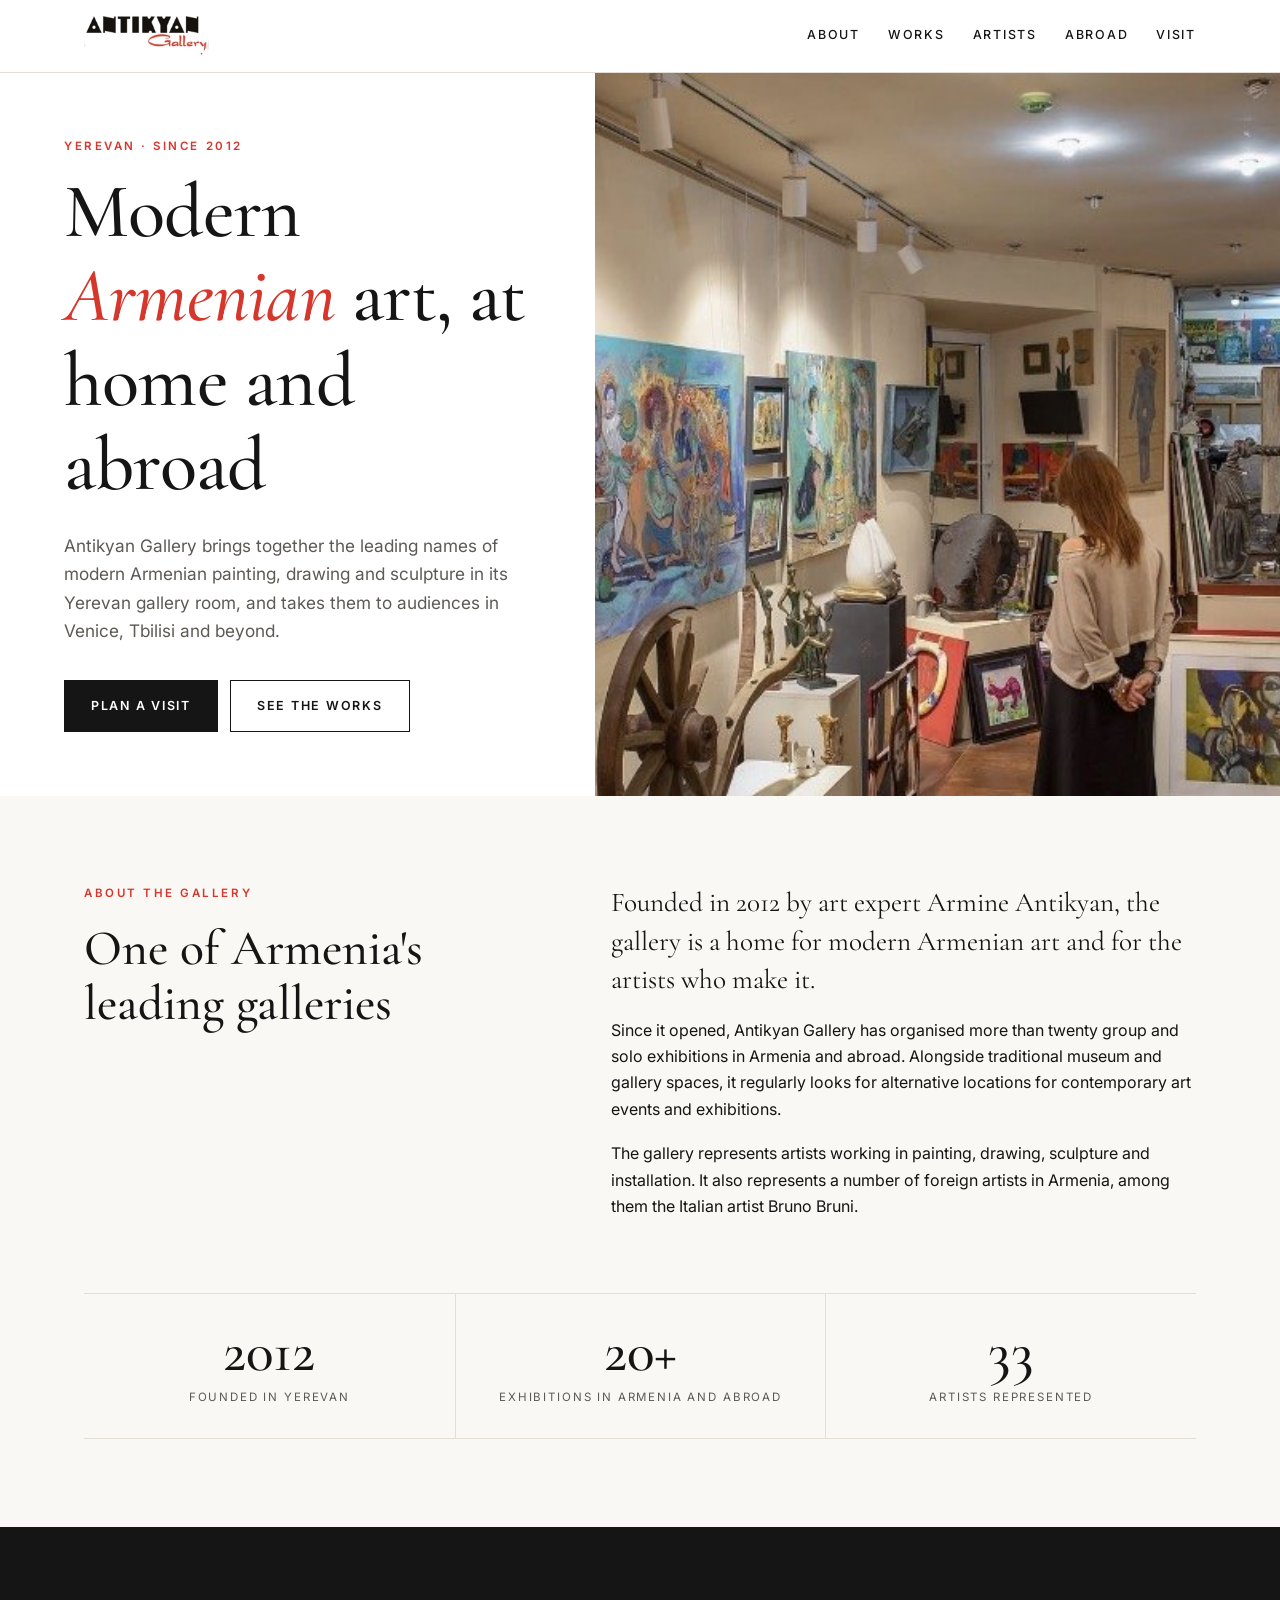
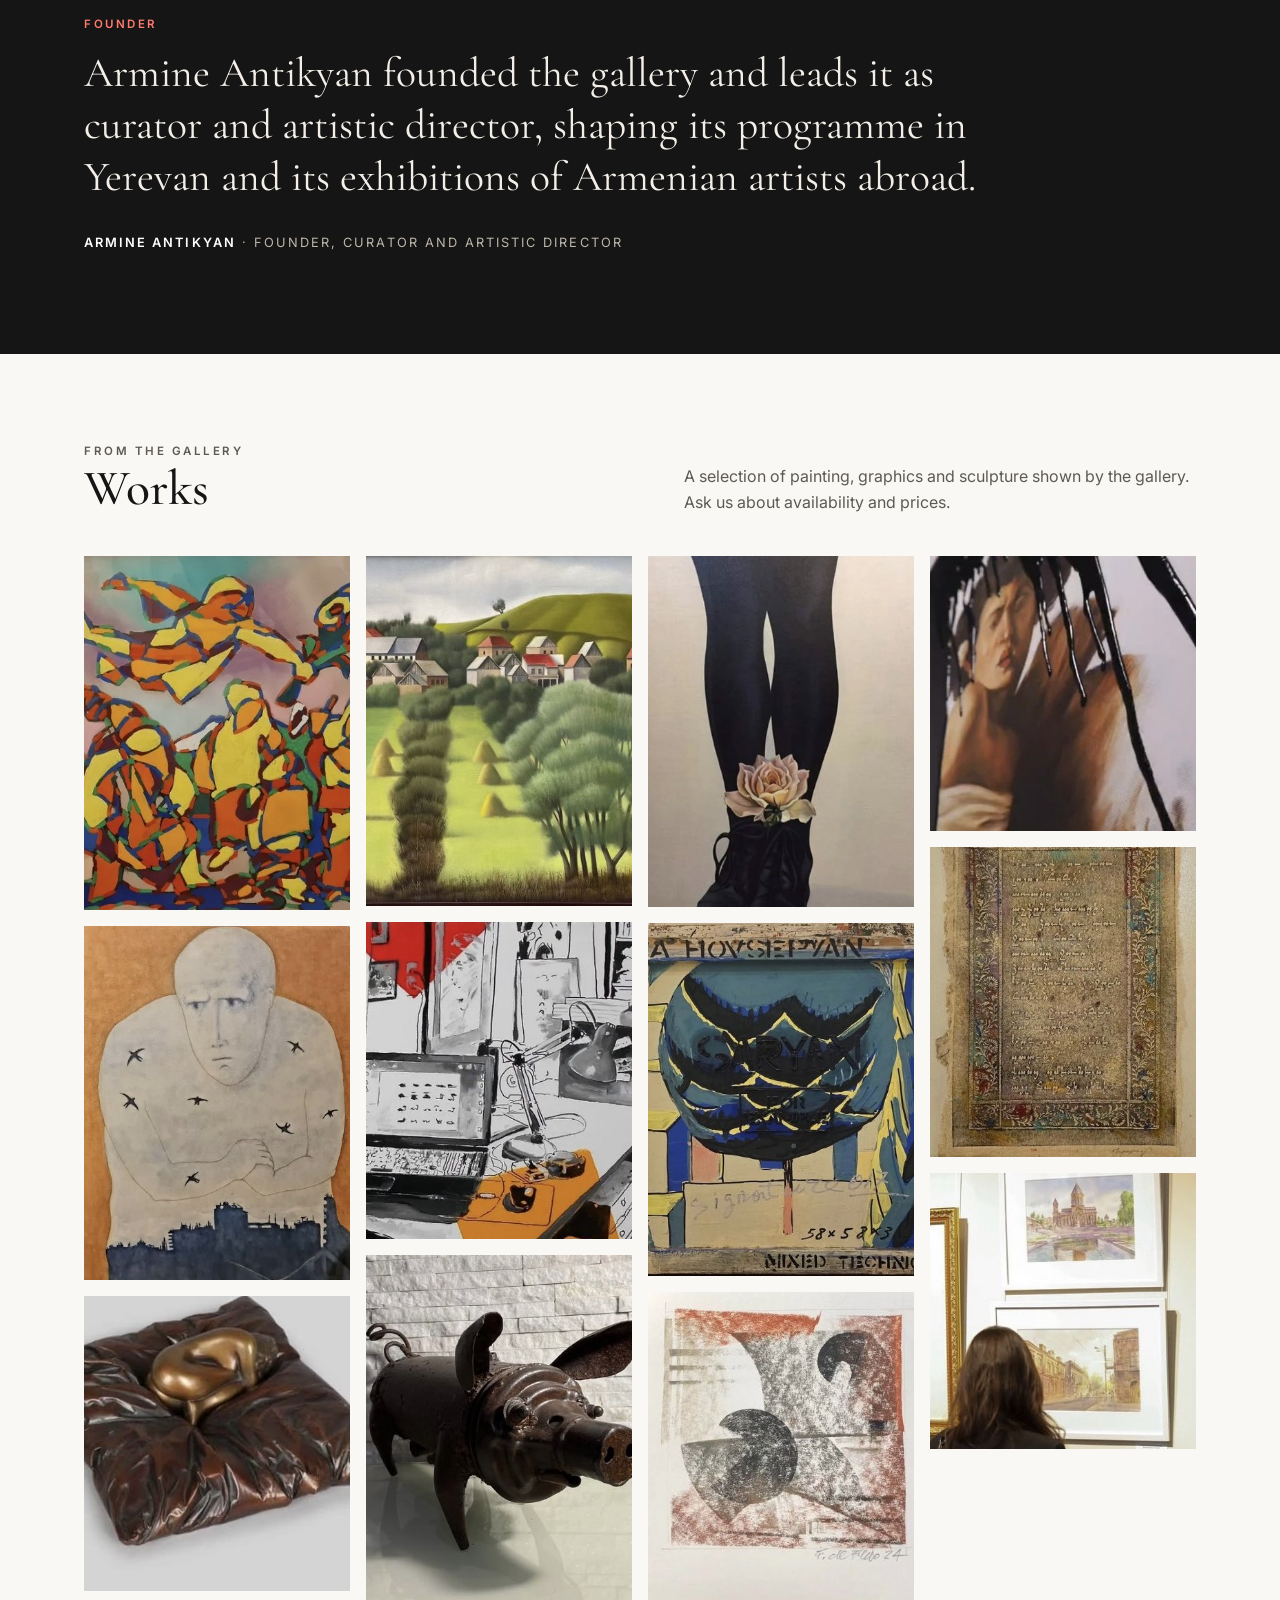
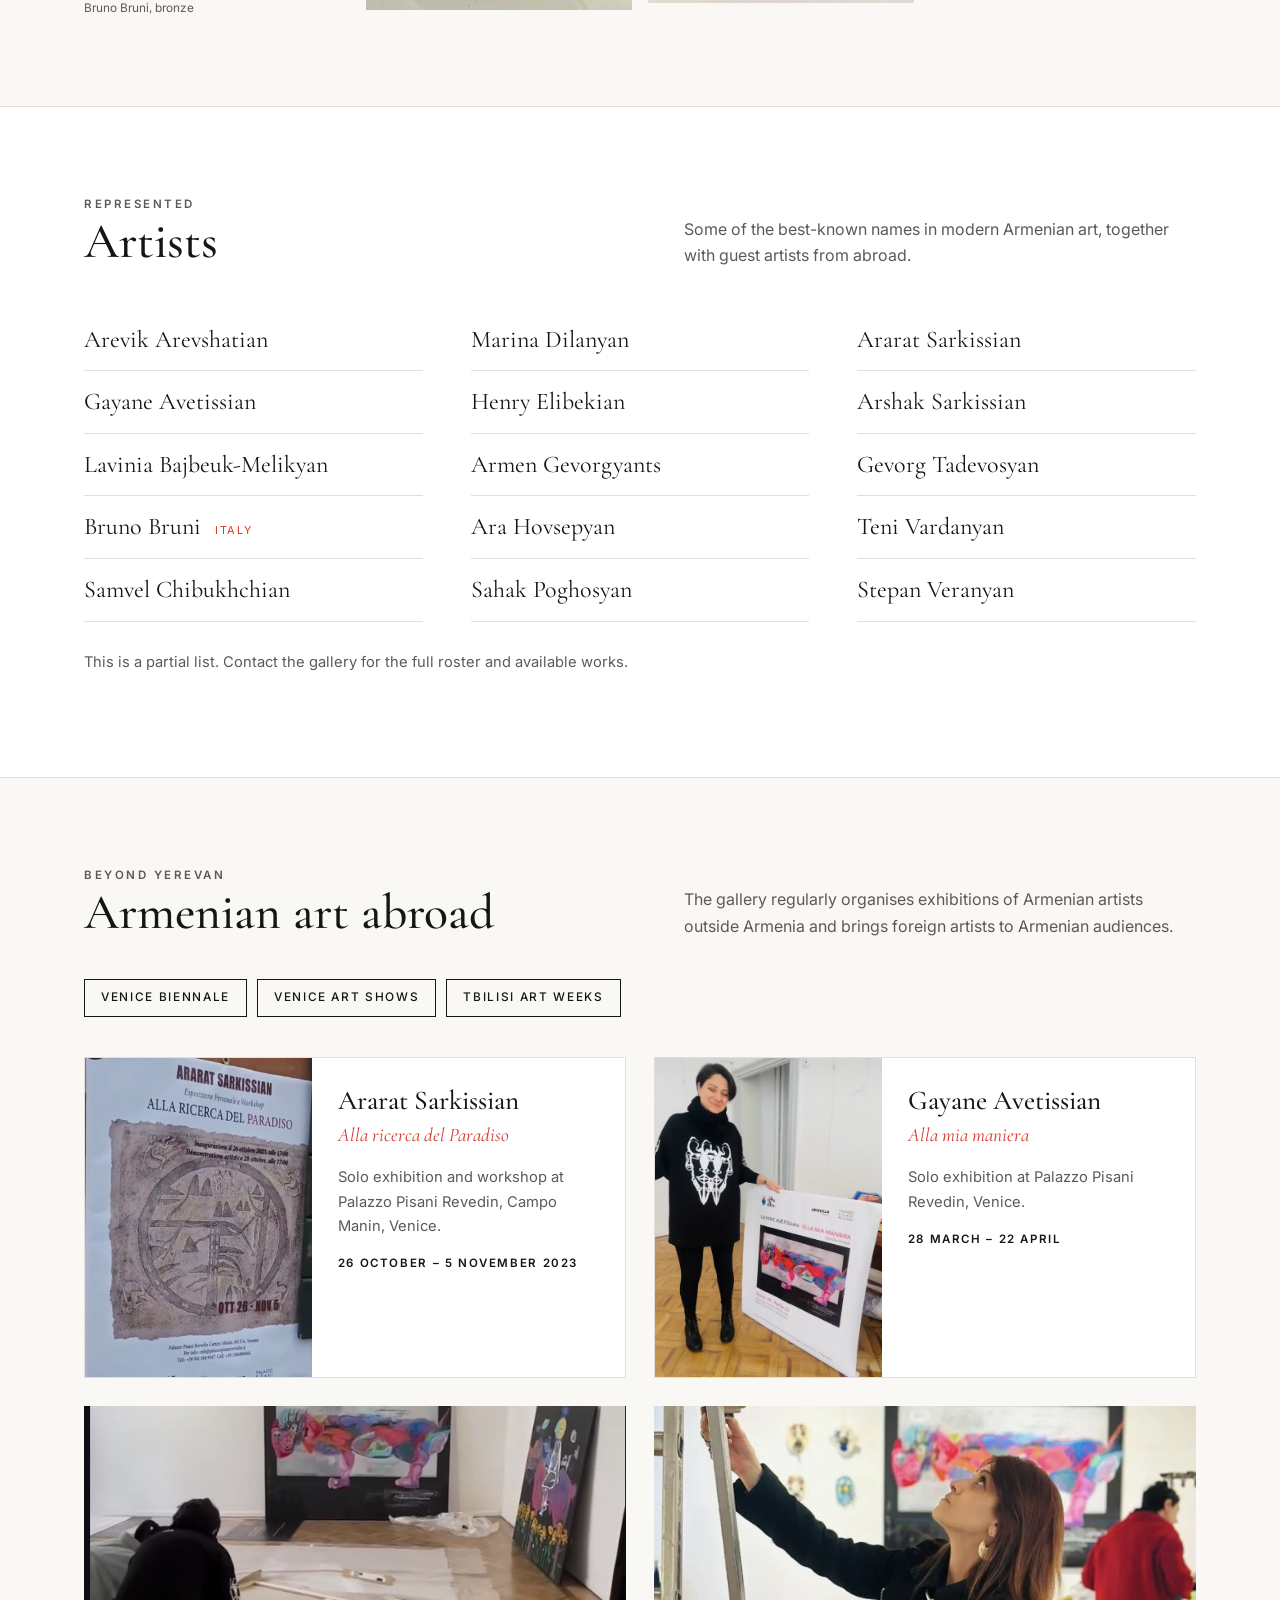
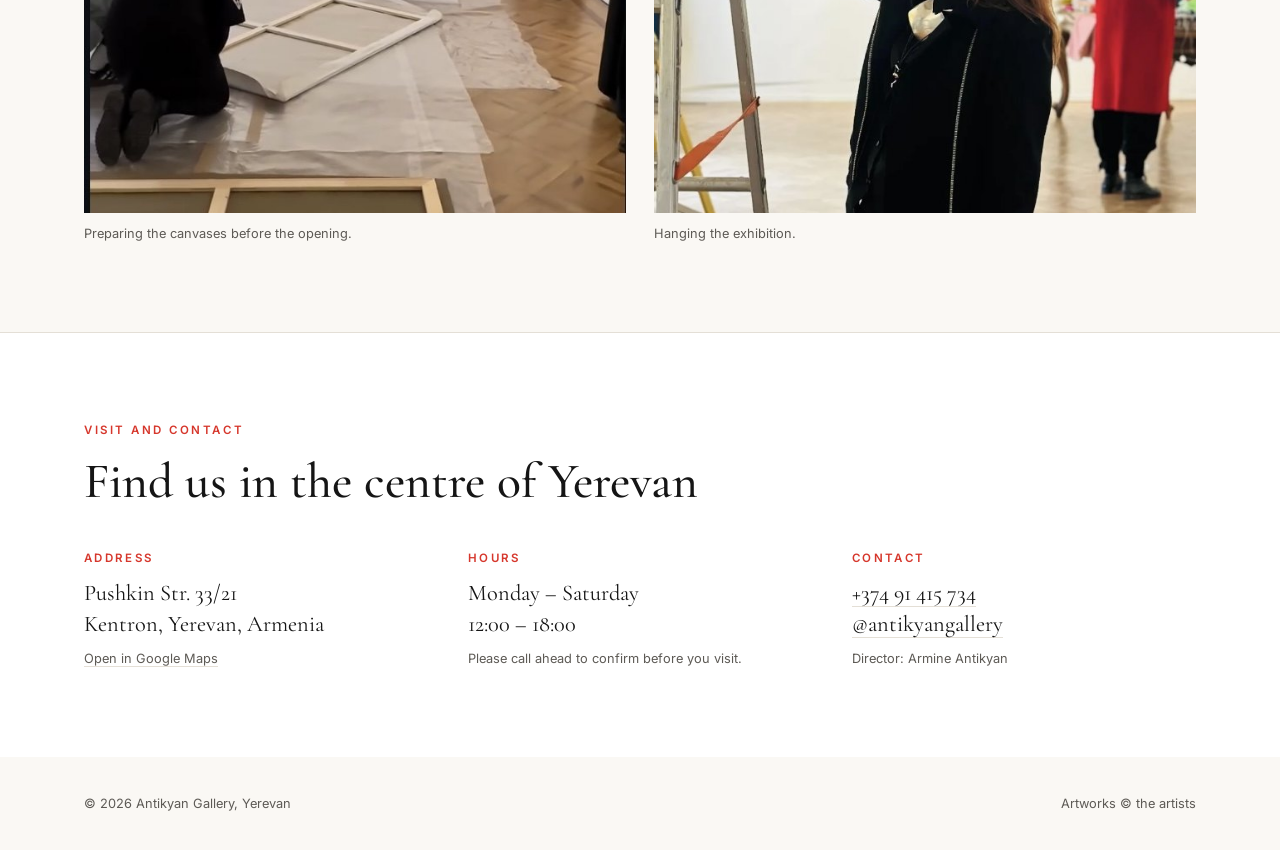
==== antikyan-gallery/index.html @ 0be616d2 "Add Antikyan Gallery page A standalone one-page site for Antikyan Gallery in antikyan-gallery/: abou" ====
<!doctype html>
<html lang="en">
<head>
<meta charset="utf-8">
<meta name="viewport" content="width=device-width, initial-scale=1">
<title>Antikyan Gallery — Modern Armenian Art, Yerevan</title>
<meta name="description" content="Antikyan Gallery is a modern Armenian art gallery in Yerevan, founded in 2012 by Armine Antikyan. Painting, drawing, sculpture and installation, with exhibitions in Armenia and abroad.">
<meta property="og:title" content="Antikyan Gallery — Modern Armenian Art">
<meta property="og:description" content="A leading gallery of modern Armenian art in Yerevan, founded by Armine Antikyan in 2012.">
<meta property="og:image" content="img/gallery-interior.jpg">
<meta property="og:type" content="website">
<link rel="preconnect" href="https://fonts.googleapis.com">
<link rel="preconnect" href="https://fonts.gstatic.com" crossorigin>
<link href="https://fonts.googleapis.com/css2?family=Cormorant+Garamond:ital,wght@0,400;0,500;0,600;1,400&family=Inter:wght@400;500;600&display=swap" rel="stylesheet">
<style>
:root{
  --paper:#faf8f4; --wall:#ffffff; --ink:#151515; --soft:#5d5a55; --line:#e4dfd6;
  --red:#d6372c; --max:1160px;
  --serif:"Cormorant Garamond","Iowan Old Style",Georgia,serif;
  --sans:"Inter",-apple-system,"Segoe UI",Roboto,Helvetica,Arial,sans-serif;
}
*{box-sizing:border-box}
html{scroll-behavior:smooth;-webkit-text-size-adjust:100%}
body{margin:0;background:var(--paper);color:var(--ink);font-family:var(--sans);font-size:16px;line-height:1.65}
img{max-width:100%;display:block}
a{color:inherit}
.wrap{max-width:var(--max);margin:0 auto;padding:0 24px}
h1,h2,h3{font-family:var(--serif);font-weight:500;line-height:1.1;margin:0}
h2{font-size:clamp(2rem,4.2vw,3.1rem)}
.eyebrow{font-size:.72rem;letter-spacing:.22em;text-transform:uppercase;color:var(--red);font-weight:600;margin:0 0 14px}
section{padding:88px 0}
@media(max-width:700px){section{padding:60px 0}}

/* header */
header{position:sticky;top:0;z-index:20;background:rgba(255,255,255,.94);backdrop-filter:blur(8px);border-bottom:1px solid var(--line)}
.bar{display:flex;align-items:center;justify-content:space-between;height:72px}
.bar img{height:44px;width:auto}
nav{display:flex;gap:28px}
nav a{text-decoration:none;font-size:.78rem;letter-spacing:.14em;text-transform:uppercase;font-weight:500;padding:6px 0;border-bottom:1px solid transparent}
nav a:hover{border-color:var(--red)}
@media(max-width:760px){
  .bar{height:auto;flex-direction:column;padding:12px 0 0}
  nav{width:100%;overflow-x:auto;gap:22px;padding:10px 0 12px;justify-content:flex-start}
  nav a{white-space:nowrap}
}

/* hero */
.hero{padding:0;background:var(--wall)}
.hero-grid{display:grid;grid-template-columns:1fr 1.15fr;align-items:stretch;min-height:min(78vh,680px)}
.hero-text{display:flex;flex-direction:column;justify-content:center;padding:64px clamp(24px,5vw,72px)}
.hero h1{font-size:clamp(2.7rem,6vw,4.9rem);letter-spacing:-.01em}
.hero h1 em{color:var(--red);font-style:italic}
.hero p.lead{font-size:1.08rem;color:var(--soft);max-width:34em;margin:24px 0 34px}
.hero-img{position:relative;min-height:320px}
.hero-img img{position:absolute;inset:0;width:100%;height:100%;object-fit:cover}
.btns{display:flex;flex-wrap:wrap;gap:12px}
.btn{display:inline-block;text-decoration:none;font-size:.78rem;letter-spacing:.14em;text-transform:uppercase;font-weight:600;padding:15px 26px;border:1px solid var(--ink);transition:background .2s,color .2s}
.btn.solid{background:var(--ink);color:#fff}
.btn:hover{background:var(--red);border-color:var(--red);color:#fff}
@media(max-width:900px){.hero-grid{grid-template-columns:1fr}.hero-img{order:-1;aspect-ratio:16/10;min-height:0}.hero-text{padding:44px 24px 56px}}

/* about */
.two{display:grid;grid-template-columns:1fr 1.3fr;gap:clamp(32px,6vw,88px)}
.two p{margin:0 0 18px}
.big{font-family:var(--serif);font-size:clamp(1.35rem,2.2vw,1.7rem);line-height:1.4}
.stats{display:grid;grid-template-columns:repeat(3,1fr);gap:0;margin-top:56px;border-top:1px solid var(--line);border-bottom:1px solid var(--line)}
.stat{padding:30px 20px;text-align:center;border-left:1px solid var(--line)}
.stat:first-child{border-left:0}
.stat b{display:block;font-family:var(--serif);font-weight:500;font-size:clamp(2.4rem,5vw,3.6rem);line-height:1}
.stat span{font-size:.72rem;letter-spacing:.16em;text-transform:uppercase;color:var(--soft)}
@media(max-width:800px){.two{grid-template-columns:1fr}}
@media(max-width:560px){.stats{grid-template-columns:1fr}.stat{border-left:0;border-top:1px solid var(--line)}.stat:first-child{border-top:0}}

/* founder */
.founder{background:var(--ink);color:#f3efe8}
.founder .eyebrow{color:#ff7a6f}
.founder blockquote{margin:0;font-family:var(--serif);font-size:clamp(1.6rem,3.4vw,2.6rem);line-height:1.25;max-width:22em}
.founder .who{margin-top:28px;font-size:.8rem;letter-spacing:.16em;text-transform:uppercase;color:#bdb6aa}
.founder .who b{color:#fff;font-weight:600}

/* works */
.head{display:flex;align-items:flex-end;justify-content:space-between;gap:24px;flex-wrap:wrap;margin-bottom:40px}
.head p{margin:0;color:var(--soft);max-width:32em}
.works{columns:4 220px;column-gap:16px}
.works button{display:block;width:100%;padding:0;margin:0 0 16px;border:0;background:#eee;cursor:zoom-in;break-inside:avoid;overflow:hidden}
.works img{width:100%;transition:transform .5s}
.works button:hover img,.works button:focus-visible img{transform:scale(1.04)}
.works button:focus-visible{outline:2px solid var(--red);outline-offset:3px}
.cap{font-size:.74rem;color:var(--soft);margin:-8px 0 16px;break-inside:avoid}

/* artists */
.artists{background:var(--wall);border-top:1px solid var(--line);border-bottom:1px solid var(--line)}
.names{list-style:none;margin:0;padding:0;columns:3 220px;column-gap:48px}
.names li{font-family:var(--serif);font-size:1.5rem;padding:11px 0;border-bottom:1px solid var(--line);break-inside:avoid}
.names small{font-family:var(--sans);font-size:.68rem;letter-spacing:.14em;text-transform:uppercase;color:var(--red);margin-left:8px}
.note{margin-top:28px;color:var(--soft);font-size:.92rem}

/* abroad */
.shows{display:grid;grid-template-columns:repeat(2,1fr);gap:28px;margin-top:8px}
.show{background:var(--wall);border:1px solid var(--line);display:grid;grid-template-columns:42% 1fr}
.show img{width:100%;height:100%;object-fit:cover;min-height:260px}
.show div{padding:28px 26px}
.show h3{font-size:1.7rem;margin-bottom:4px}
.show i{font-family:var(--serif);font-size:1.2rem;color:var(--red)}
.show p{margin:14px 0 0;font-size:.92rem;color:var(--soft)}
.show .when{font-size:.72rem;letter-spacing:.14em;text-transform:uppercase;color:var(--ink);font-weight:600;margin-top:16px}
.strip{display:grid;grid-template-columns:1fr 1fr;gap:28px;margin-top:28px}
.strip figure{margin:0}
.strip img{width:100%;aspect-ratio:4/3;object-fit:cover}
.strip figcaption{font-size:.8rem;color:var(--soft);margin-top:10px}
.places{display:flex;flex-wrap:wrap;gap:10px;margin:0 0 40px;padding:0;list-style:none}
.places li{border:1px solid var(--ink);padding:8px 16px;font-size:.74rem;letter-spacing:.14em;text-transform:uppercase;font-weight:500}
@media(max-width:900px){.shows,.strip{grid-template-columns:1fr}}
@media(max-width:480px){.show{grid-template-columns:1fr}.show img{aspect-ratio:4/3;min-height:0}}

/* visit */
.visit{background:var(--wall);border-top:1px solid var(--line)}
.info{display:grid;grid-template-columns:repeat(3,1fr);gap:40px;margin-top:44px}
.info h3{font-family:var(--sans);font-size:.72rem;letter-spacing:.2em;text-transform:uppercase;font-weight:600;color:var(--red);margin-bottom:12px}
.info p{margin:0;font-family:var(--serif);font-size:1.4rem;line-height:1.4}
.info a{text-decoration:none;border-bottom:1px solid var(--line)}
.info a:hover{border-color:var(--red)}
.info small{display:block;font-family:var(--sans);font-size:.8rem;color:var(--soft);margin-top:8px}
@media(max-width:800px){.info{grid-template-columns:1fr;gap:30px}}

footer{padding:36px 0;font-size:.8rem;color:var(--soft)}
footer .wrap{display:flex;justify-content:space-between;gap:16px;flex-wrap:wrap}

/* lightbox */
dialog{border:0;padding:0;background:transparent;max-width:94vw;max-height:94vh}
dialog::backdrop{background:rgba(10,10,10,.9)}
dialog img{max-width:94vw;max-height:88vh;margin:0 auto}
dialog button{position:fixed;top:14px;right:18px;background:none;border:0;color:#fff;font-size:2.2rem;line-height:1;cursor:pointer}
@media(prefers-reduced-motion:reduce){html{scroll-behavior:auto}.works img{transition:none}}
</style>
</head>
<body>

<header>
  <div class="wrap bar">
    <a href="#top" aria-label="Antikyan Gallery — home"><img src="img/logo.jpg" alt="Antikyan Gallery" width="740" height="260"></a>
    <nav aria-label="Sections">
      <a href="#about">About</a>
      <a href="#works">Works</a>
      <a href="#artists">Artists</a>
      <a href="#abroad">Abroad</a>
      <a href="#visit">Visit</a>
    </nav>
  </div>
</header>

<main id="top">

<section class="hero">
  <div class="hero-grid">
    <div class="hero-text">
      <p class="eyebrow">Yerevan · since 2012</p>
      <h1>Modern <em>Armenian</em> art, at home and abroad</h1>
      <p class="lead">Antikyan Gallery brings together the leading names of modern Armenian painting, drawing and sculpture in its Yerevan gallery room, and takes them to audiences in Venice, Tbilisi and beyond.</p>
      <div class="btns">
        <a class="btn solid" href="#visit">Plan a visit</a>
        <a class="btn" href="#works">See the works</a>
      </div>
    </div>
    <div class="hero-img"><img src="img/gallery-interior.jpg" alt="Inside Antikyan Gallery in Yerevan: paintings, sculpture and ceramics fill the gallery room"></div>
  </div>
</section>

<section id="about">
  <div class="wrap">
    <div class="two">
      <div>
        <p class="eyebrow">About the gallery</p>
        <h2>One of Armenia's leading galleries</h2>
      </div>
      <div>
        <p class="big">Founded in 2012 by art expert Armine Antikyan, the gallery is a home for modern Armenian art and for the artists who make it.</p>
        <p>Since it opened, Antikyan Gallery has organised more than twenty group and solo exhibitions in Armenia and abroad. Alongside traditional museum and gallery spaces, it regularly looks for alternative locations for contemporary art events and exhibitions.</p>
        <p>The gallery represents artists working in painting, drawing, sculpture and installation. It also represents a number of foreign artists in Armenia, among them the Italian artist Bruno Bruni.</p>
      </div>
    </div>
    <div class="stats">
      <div class="stat"><b>2012</b><span>Founded in Yerevan</span></div>
      <div class="stat"><b>20+</b><span>Exhibitions in Armenia and abroad</span></div>
      <div class="stat"><b>33</b><span>Artists represented</span></div>
    </div>
  </div>
</section>

<section class="founder">
  <div class="wrap">
    <p class="eyebrow">Founder</p>
    <blockquote>Armine Antikyan founded the gallery and leads it as curator and artistic director, shaping its programme in Yerevan and its exhibitions of Armenian artists abroad.</blockquote>
    <p class="who"><b>Armine Antikyan</b> · Founder, curator and artistic director</p>
  </div>
</section>

<section id="works">
  <div class="wrap">
    <div class="head">
      <div>
        <p class="eyebrow">From the gallery</p>
        <h2>Works</h2>
      </div>
      <p>A selection of painting, graphics and sculpture shown by the gallery. Ask us about availability and prices.</p>
    </div>
    <div class="works" id="grid">
      <button><img src="img/work-01.jpg" alt="Painting of dancing figures in yellow, orange and blue outlines" loading="lazy"></button>
      <button><img src="img/work-09.jpg" alt="Drawing of a pale figure with folded arms and swallows above a city skyline" loading="lazy"></button>
      <button><img src="img/work-02.jpg" alt="Bronze sculpture by Bruno Bruni of a sleeping figure on a cushion" loading="lazy"></button>
      <p class="cap">Bruno Bruni, bronze</p>
      <button><img src="img/work-11.jpg" alt="Landscape painting of a village with red roofs, green hills and haystacks" loading="lazy"></button>
      <button><img src="img/work-04.jpg" alt="Ink drawing of a studio desk with a computer and lamp, with red and orange accents" loading="lazy"></button>
      <button><img src="img/work-03.jpg" alt="Metal sculpture of a pig with large ears" loading="lazy"></button>
      <button><img src="img/work-10.jpg" alt="Painting of legs in dark tights and boots with a pale rose" loading="lazy"></button>
      <button><img src="img/work-07.jpg" alt="Mixed technique work in blue, yellow and black with stencilled lettering" loading="lazy"></button>
      <button><img src="img/work-12.jpg" alt="Abstract print in terracotta and charcoal tones" loading="lazy"></button>
      <button><img src="img/work-05.jpg" alt="Painting of a face in warm tones under black dripping lines" loading="lazy"></button>
      <button><img src="img/work-08.jpg" alt="Work with Armenian script inside an ornamental floral border" loading="lazy"></button>
      <button><img src="img/work-06.jpg" alt="A visitor looks at two framed watercolours of an Armenian church and a city street" loading="lazy"></button>
    </div>
  </div>
</section>

<section id="artists" class="artists">
  <div class="wrap">
    <div class="head">
      <div>
        <p class="eyebrow">Represented</p>
        <h2>Artists</h2>
      </div>
      <p>Some of the best-known names in modern Armenian art, together with guest artists from abroad.</p>
    </div>
    <ul class="names">
      <li>Arevik Arevshatian</li>
      <li>Gayane Avetissian</li>
      <li>Lavinia Bajbeuk-Melikyan</li>
      <li>Bruno Bruni <small>Italy</small></li>
      <li>Samvel Chibukhchian</li>
      <li>Marina Dilanyan</li>
      <li>Henry Elibekian</li>
      <li>Armen Gevorgyants</li>
      <li>Ara Hovsepyan</li>
      <li>Sahak Poghosyan</li>
      <li>Ararat Sarkissian</li>
      <li>Arshak Sarkissian</li>
      <li>Gevorg Tadevosyan</li>
      <li>Teni Vardanyan</li>
      <li>Stepan Veranyan</li>
    </ul>
    <p class="note">This is a partial list. Contact the gallery for the full roster and available works.</p>
  </div>
</section>

<section id="abroad">
  <div class="wrap">
    <div class="head">
      <div>
        <p class="eyebrow">Beyond Yerevan</p>
        <h2>Armenian art abroad</h2>
      </div>
      <p>The gallery regularly organises exhibitions of Armenian artists outside Armenia and brings foreign artists to Armenian audiences.</p>
    </div>
    <ul class="places">
      <li>Venice Biennale</li>
      <li>Venice art shows</li>
      <li>Tbilisi art weeks</li>
    </ul>

    <div class="shows">
      <article class="show">
        <img src="img/venice-sarkissian-poster.jpg" alt="Poster for Ararat Sarkissian's exhibition Alla ricerca del Paradiso" loading="lazy">
        <div>
          <h3>Ararat Sarkissian</h3>
          <i>Alla ricerca del Paradiso</i>
          <p>Solo exhibition and workshop at Palazzo Pisani Revedin, Campo Manin, Venice.</p>
          <p class="when">26 October – 5 November 2023</p>
        </div>
      </article>
      <article class="show">
        <img src="img/venice-avetissian-poster.jpg" alt="The exhibition poster for Gayane Avetissian's Alla mia maniera being unrolled" loading="lazy">
        <div>
          <h3>Gayane Avetissian</h3>
          <i>Alla mia maniera</i>
          <p>Solo exhibition at Palazzo Pisani Revedin, Venice.</p>
          <p class="when">28 March – 22 April</p>
        </div>
      </article>
    </div>

    <div class="strip">
      <figure>
        <img src="img/venice-install.jpg" alt="Canvases being stretched on the parquet floor before an exhibition" loading="lazy">
        <figcaption>Preparing the canvases before the opening.</figcaption>
      </figure>
      <figure>
        <img src="img/venice-hanging.jpg" alt="Hanging works in the exhibition hall" loading="lazy">
        <figcaption>Hanging the exhibition.</figcaption>
      </figure>
    </div>
  </div>
</section>

<section id="visit" class="visit">
  <div class="wrap">
    <p class="eyebrow">Visit and contact</p>
    <h2>Find us in the centre of Yerevan</h2>
    <div class="info">
      <div>
        <h3>Address</h3>
        <p>Pushkin Str. 33/21<br>Kentron, Yerevan, Armenia</p>
        <small><a href="https://www.google.com/maps/search/?api=1&query=Antikyan+Gallery+Pushkin+33%2F21+Yerevan" target="_blank" rel="noopener">Open in Google Maps</a></small>
      </div>
      <div>
        <h3>Hours</h3>
        <p>Monday – Saturday<br>12:00 – 18:00</p>
        <small>Please call ahead to confirm before you visit.</small>
      </div>
      <div>
        <h3>Contact</h3>
        <p><a href="tel:+37491415734">+374 91 415 734</a><br>
        <a href="https://www.instagram.com/antikyangallery" target="_blank" rel="noopener">@antikyangallery</a></p>
        <small>Director: Armine Antikyan</small>
      </div>
    </div>
  </div>
</section>

</main>

<footer>
  <div class="wrap">
    <span>© <span id="yr">2026</span> Antikyan Gallery, Yerevan</span>
    <span>Artworks © the artists</span>
  </div>
</footer>

<dialog id="lb" aria-label="Enlarged artwork">
  <button aria-label="Close">×</button>
  <img alt="">
</dialog>

<script>
(function(){
  var lb=document.getElementById('lb'), big=lb.querySelector('img');
  document.getElementById('grid').addEventListener('click',function(e){
    var b=e.target.closest('button'); if(!b) return;
    var i=b.querySelector('img'); big.src=i.src; big.alt=i.alt;
    if(lb.showModal) lb.showModal();
  });
  lb.addEventListener('click',function(){ lb.close(); });
  document.getElementById('yr').textContent=new Date().getFullYear();
})();
</script>
</body>
</html>
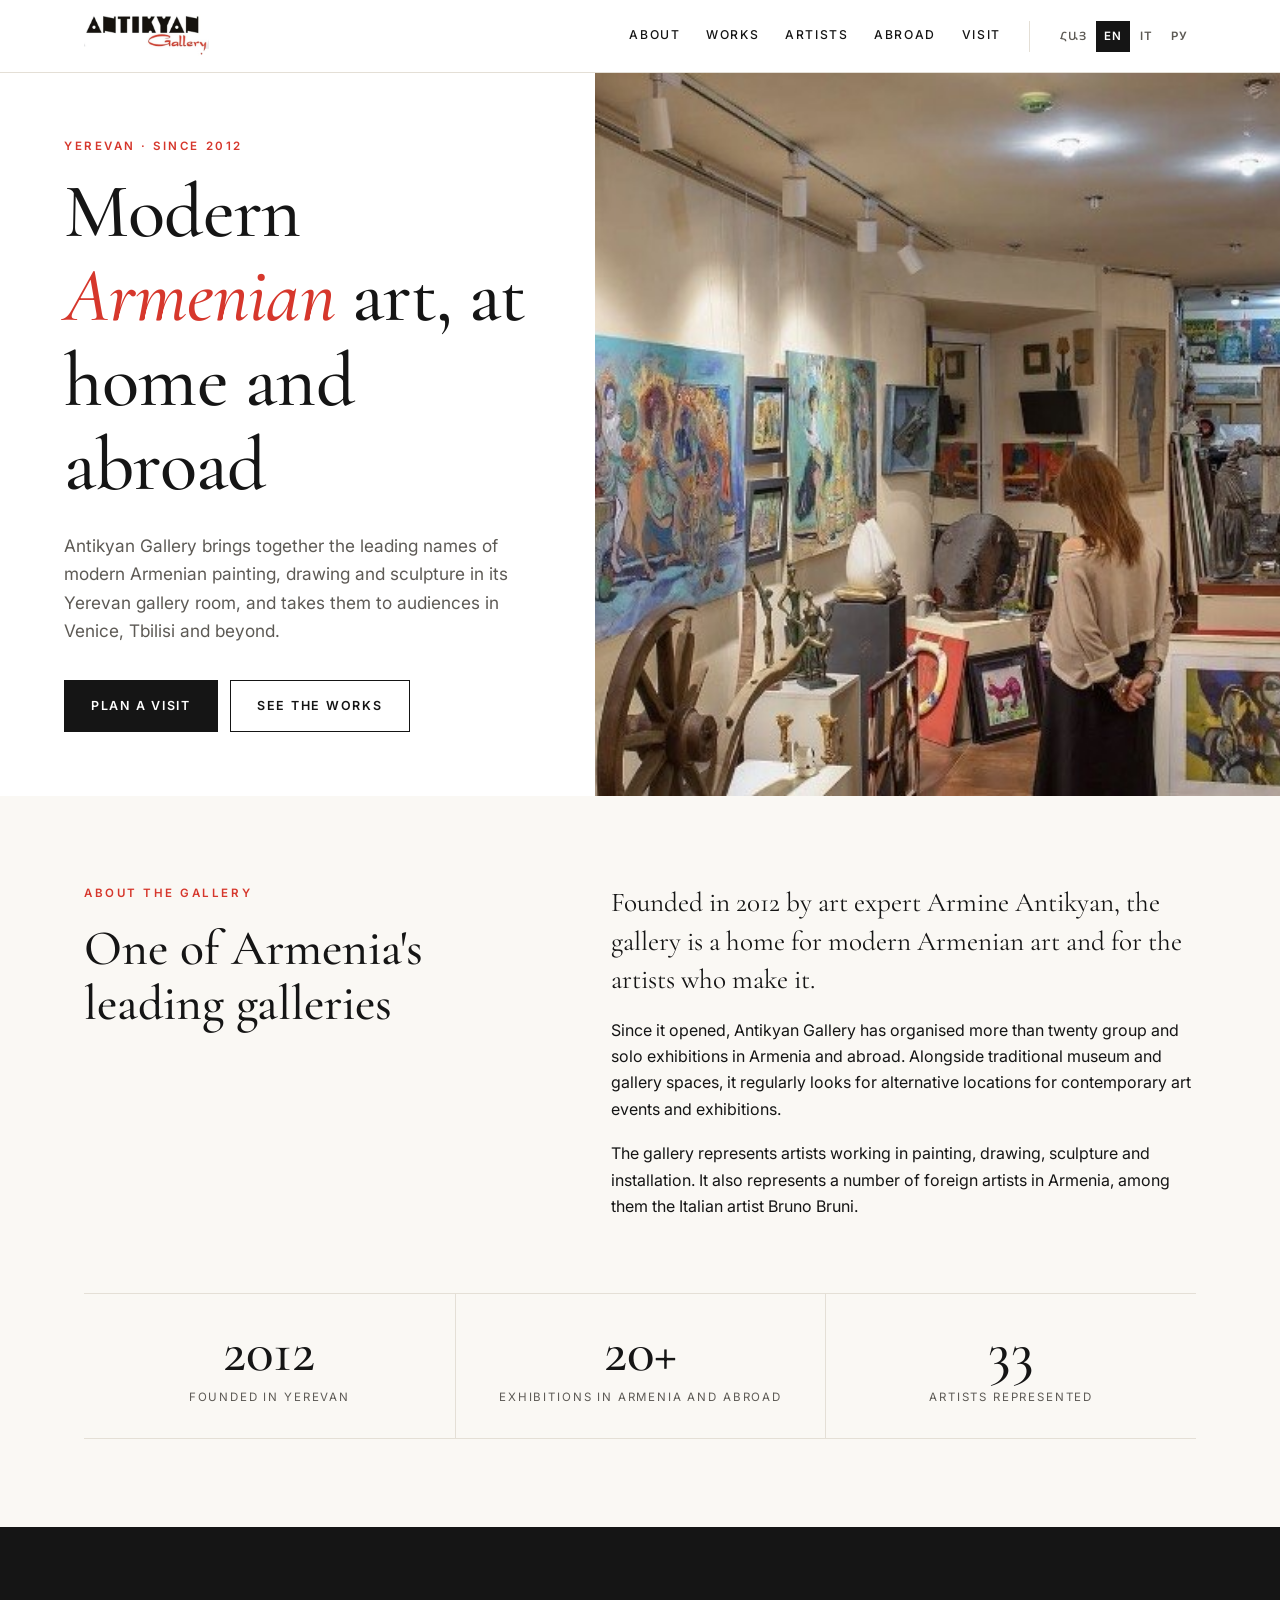
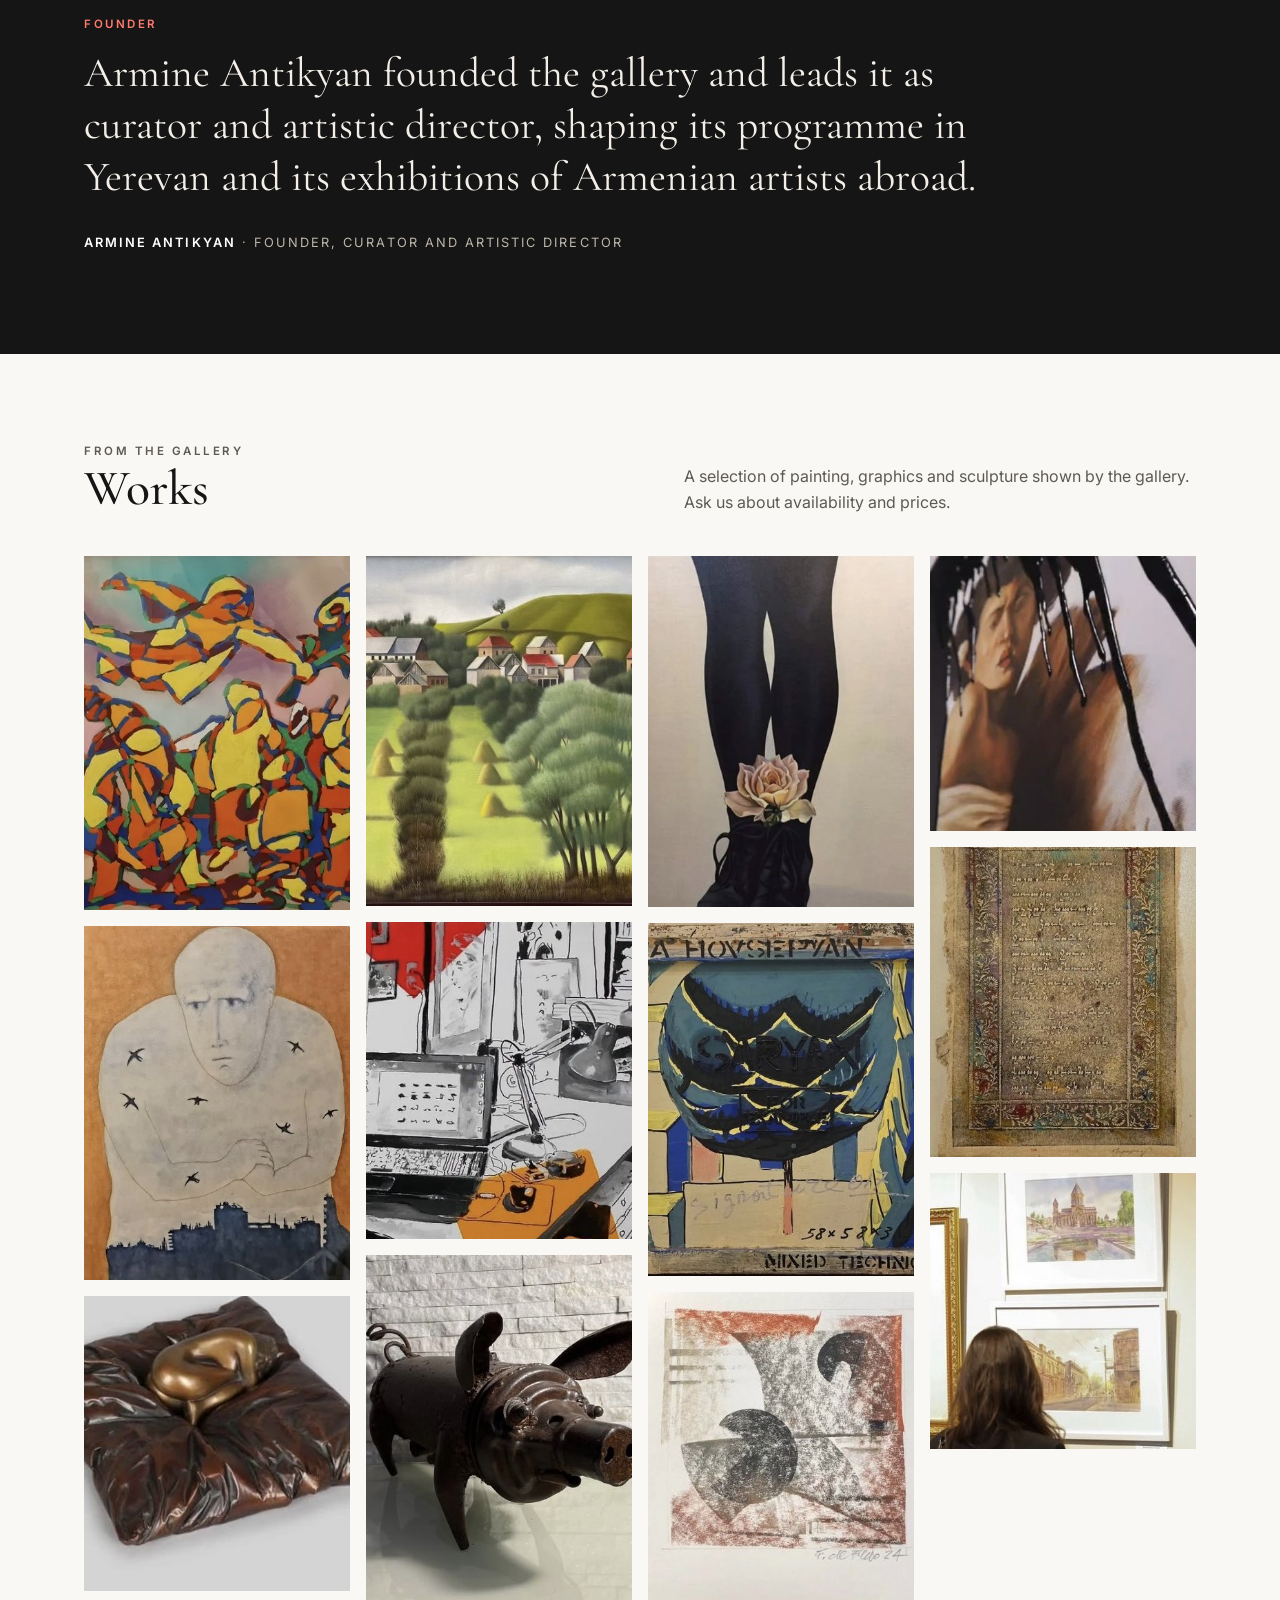
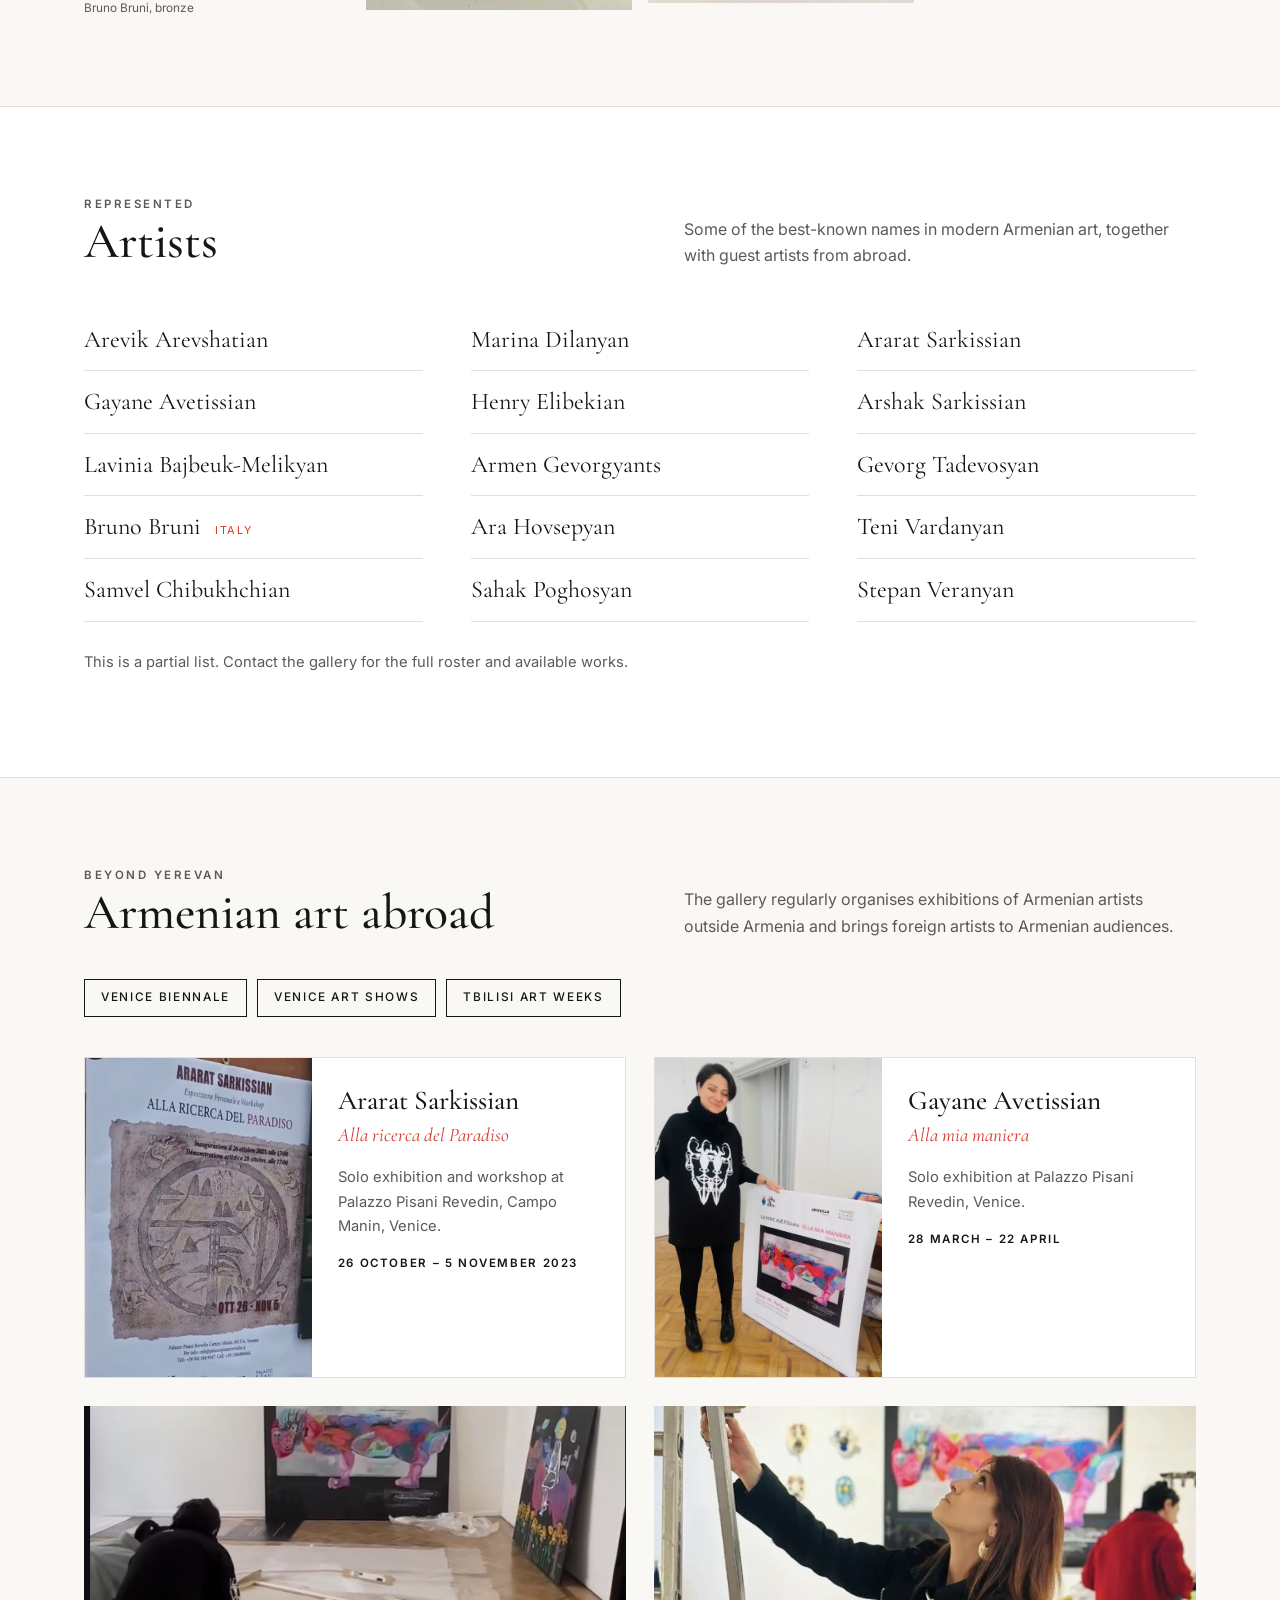
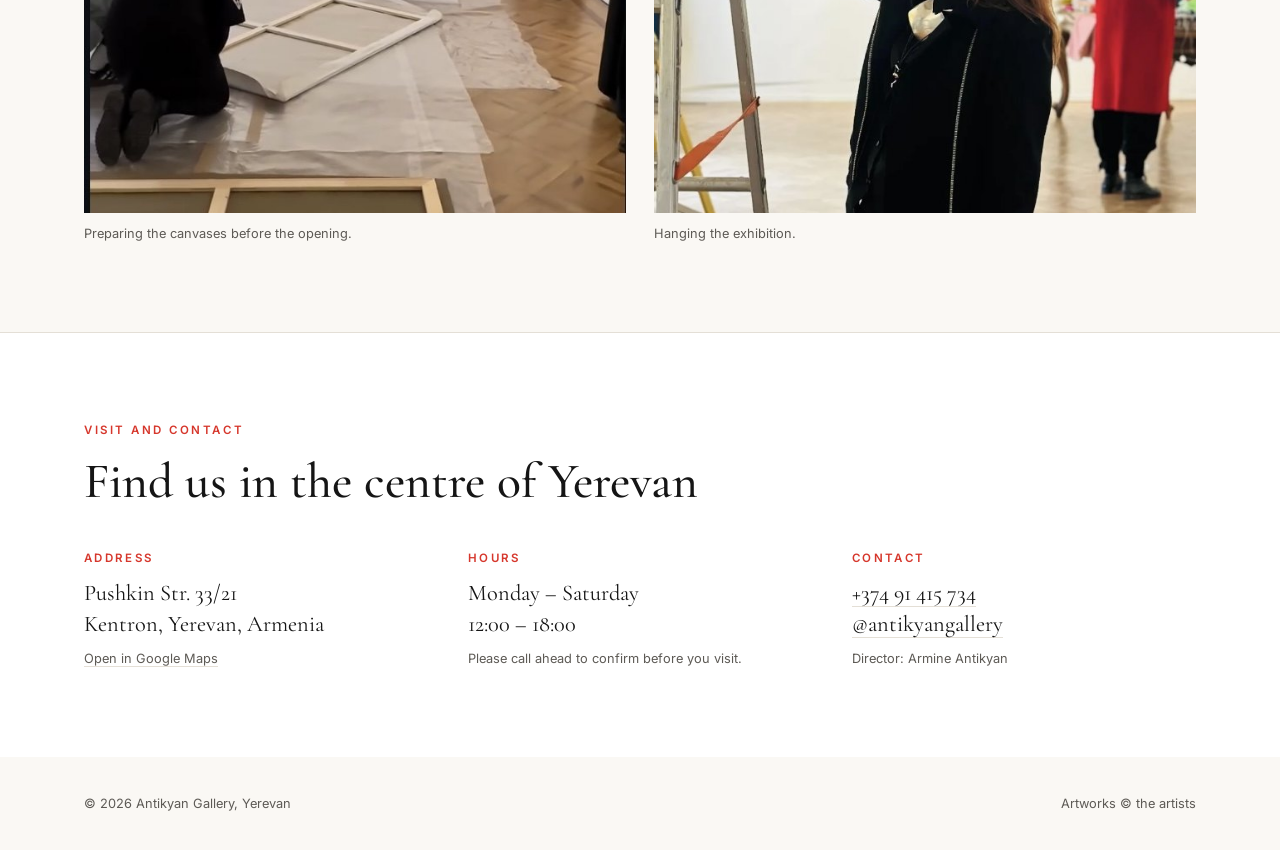
==== commit 496cd660: "Add Armenian, Italian and Russian versions of the gallery page Pages are generated from src/template" ====
--- a/antikyan-gallery/index.html
+++ b/antikyan-gallery/index.html
@@ -7,132 +7,19 @@
 <meta name="description" content="Antikyan Gallery is a modern Armenian art gallery in Yerevan, founded in 2012 by Armine Antikyan. Painting, drawing, sculpture and installation, with exhibitions in Armenia and abroad.">
 <meta property="og:title" content="Antikyan Gallery — Modern Armenian Art">
 <meta property="og:description" content="A leading gallery of modern Armenian art in Yerevan, founded by Armine Antikyan in 2012.">
-<meta property="og:image" content="img/gallery-interior.jpg">
+<meta property="og:image" content="https://antikyan.com/img/gallery-interior.jpg">
+<meta property="og:url" content="https://antikyan.com/">
 <meta property="og:type" content="website">
+<link rel="canonical" href="https://antikyan.com/">
+<link rel="alternate" hreflang="hy" href="https://antikyan.com/hy/">
+<link rel="alternate" hreflang="en" href="https://antikyan.com/">
+<link rel="alternate" hreflang="it" href="https://antikyan.com/it/">
+<link rel="alternate" hreflang="ru" href="https://antikyan.com/ru/">
+<link rel="alternate" hreflang="x-default" href="https://antikyan.com/">
 <link rel="preconnect" href="https://fonts.googleapis.com">
 <link rel="preconnect" href="https://fonts.gstatic.com" crossorigin>
-<link href="https://fonts.googleapis.com/css2?family=Cormorant+Garamond:ital,wght@0,400;0,500;0,600;1,400&family=Inter:wght@400;500;600&display=swap" rel="stylesheet">
-<style>
-:root{
-  --paper:#faf8f4; --wall:#ffffff; --ink:#151515; --soft:#5d5a55; --line:#e4dfd6;
-  --red:#d6372c; --max:1160px;
-  --serif:"Cormorant Garamond","Iowan Old Style",Georgia,serif;
-  --sans:"Inter",-apple-system,"Segoe UI",Roboto,Helvetica,Arial,sans-serif;
-}
-*{box-sizing:border-box}
-html{scroll-behavior:smooth;-webkit-text-size-adjust:100%}
-body{margin:0;background:var(--paper);color:var(--ink);font-family:var(--sans);font-size:16px;line-height:1.65}
-img{max-width:100%;display:block}
-a{color:inherit}
-.wrap{max-width:var(--max);margin:0 auto;padding:0 24px}
-h1,h2,h3{font-family:var(--serif);font-weight:500;line-height:1.1;margin:0}
-h2{font-size:clamp(2rem,4.2vw,3.1rem)}
-.eyebrow{font-size:.72rem;letter-spacing:.22em;text-transform:uppercase;color:var(--red);font-weight:600;margin:0 0 14px}
-section{padding:88px 0}
-@media(max-width:700px){section{padding:60px 0}}
-
-/* header */
-header{position:sticky;top:0;z-index:20;background:rgba(255,255,255,.94);backdrop-filter:blur(8px);border-bottom:1px solid var(--line)}
-.bar{display:flex;align-items:center;justify-content:space-between;height:72px}
-.bar img{height:44px;width:auto}
-nav{display:flex;gap:28px}
-nav a{text-decoration:none;font-size:.78rem;letter-spacing:.14em;text-transform:uppercase;font-weight:500;padding:6px 0;border-bottom:1px solid transparent}
-nav a:hover{border-color:var(--red)}
-@media(max-width:760px){
-  .bar{height:auto;flex-direction:column;padding:12px 0 0}
-  nav{width:100%;overflow-x:auto;gap:22px;padding:10px 0 12px;justify-content:flex-start}
-  nav a{white-space:nowrap}
-}
-
-/* hero */
-.hero{padding:0;background:var(--wall)}
-.hero-grid{display:grid;grid-template-columns:1fr 1.15fr;align-items:stretch;min-height:min(78vh,680px)}
-.hero-text{display:flex;flex-direction:column;justify-content:center;padding:64px clamp(24px,5vw,72px)}
-.hero h1{font-size:clamp(2.7rem,6vw,4.9rem);letter-spacing:-.01em}
-.hero h1 em{color:var(--red);font-style:italic}
-.hero p.lead{font-size:1.08rem;color:var(--soft);max-width:34em;margin:24px 0 34px}
-.hero-img{position:relative;min-height:320px}
-.hero-img img{position:absolute;inset:0;width:100%;height:100%;object-fit:cover}
-.btns{display:flex;flex-wrap:wrap;gap:12px}
-.btn{display:inline-block;text-decoration:none;font-size:.78rem;letter-spacing:.14em;text-transform:uppercase;font-weight:600;padding:15px 26px;border:1px solid var(--ink);transition:background .2s,color .2s}
-.btn.solid{background:var(--ink);color:#fff}
-.btn:hover{background:var(--red);border-color:var(--red);color:#fff}
-@media(max-width:900px){.hero-grid{grid-template-columns:1fr}.hero-img{order:-1;aspect-ratio:16/10;min-height:0}.hero-text{padding:44px 24px 56px}}
-
-/* about */
-.two{display:grid;grid-template-columns:1fr 1.3fr;gap:clamp(32px,6vw,88px)}
-.two p{margin:0 0 18px}
-.big{font-family:var(--serif);font-size:clamp(1.35rem,2.2vw,1.7rem);line-height:1.4}
-.stats{display:grid;grid-template-columns:repeat(3,1fr);gap:0;margin-top:56px;border-top:1px solid var(--line);border-bottom:1px solid var(--line)}
-.stat{padding:30px 20px;text-align:center;border-left:1px solid var(--line)}
-.stat:first-child{border-left:0}
-.stat b{display:block;font-family:var(--serif);font-weight:500;font-size:clamp(2.4rem,5vw,3.6rem);line-height:1}
-.stat span{font-size:.72rem;letter-spacing:.16em;text-transform:uppercase;color:var(--soft)}
-@media(max-width:800px){.two{grid-template-columns:1fr}}
-@media(max-width:560px){.stats{grid-template-columns:1fr}.stat{border-left:0;border-top:1px solid var(--line)}.stat:first-child{border-top:0}}
-
-/* founder */
-.founder{background:var(--ink);color:#f3efe8}
-.founder .eyebrow{color:#ff7a6f}
-.founder blockquote{margin:0;font-family:var(--serif);font-size:clamp(1.6rem,3.4vw,2.6rem);line-height:1.25;max-width:22em}
-.founder .who{margin-top:28px;font-size:.8rem;letter-spacing:.16em;text-transform:uppercase;color:#bdb6aa}
-.founder .who b{color:#fff;font-weight:600}
-
-/* works */
-.head{display:flex;align-items:flex-end;justify-content:space-between;gap:24px;flex-wrap:wrap;margin-bottom:40px}
-.head p{margin:0;color:var(--soft);max-width:32em}
-.works{columns:4 220px;column-gap:16px}
-.works button{display:block;width:100%;padding:0;margin:0 0 16px;border:0;background:#eee;cursor:zoom-in;break-inside:avoid;overflow:hidden}
-.works img{width:100%;transition:transform .5s}
-.works button:hover img,.works button:focus-visible img{transform:scale(1.04)}
-.works button:focus-visible{outline:2px solid var(--red);outline-offset:3px}
-.cap{font-size:.74rem;color:var(--soft);margin:-8px 0 16px;break-inside:avoid}
-
-/* artists */
-.artists{background:var(--wall);border-top:1px solid var(--line);border-bottom:1px solid var(--line)}
-.names{list-style:none;margin:0;padding:0;columns:3 220px;column-gap:48px}
-.names li{font-family:var(--serif);font-size:1.5rem;padding:11px 0;border-bottom:1px solid var(--line);break-inside:avoid}
-.names small{font-family:var(--sans);font-size:.68rem;letter-spacing:.14em;text-transform:uppercase;color:var(--red);margin-left:8px}
-.note{margin-top:28px;color:var(--soft);font-size:.92rem}
-
-/* abroad */
-.shows{display:grid;grid-template-columns:repeat(2,1fr);gap:28px;margin-top:8px}
-.show{background:var(--wall);border:1px solid var(--line);display:grid;grid-template-columns:42% 1fr}
-.show img{width:100%;height:100%;object-fit:cover;min-height:260px}
-.show div{padding:28px 26px}
-.show h3{font-size:1.7rem;margin-bottom:4px}
-.show i{font-family:var(--serif);font-size:1.2rem;color:var(--red)}
-.show p{margin:14px 0 0;font-size:.92rem;color:var(--soft)}
-.show .when{font-size:.72rem;letter-spacing:.14em;text-transform:uppercase;color:var(--ink);font-weight:600;margin-top:16px}
-.strip{display:grid;grid-template-columns:1fr 1fr;gap:28px;margin-top:28px}
-.strip figure{margin:0}
-.strip img{width:100%;aspect-ratio:4/3;object-fit:cover}
-.strip figcaption{font-size:.8rem;color:var(--soft);margin-top:10px}
-.places{display:flex;flex-wrap:wrap;gap:10px;margin:0 0 40px;padding:0;list-style:none}
-.places li{border:1px solid var(--ink);padding:8px 16px;font-size:.74rem;letter-spacing:.14em;text-transform:uppercase;font-weight:500}
-@media(max-width:900px){.shows,.strip{grid-template-columns:1fr}}
-@media(max-width:480px){.show{grid-template-columns:1fr}.show img{aspect-ratio:4/3;min-height:0}}
-
-/* visit */
-.visit{background:var(--wall);border-top:1px solid var(--line)}
-.info{display:grid;grid-template-columns:repeat(3,1fr);gap:40px;margin-top:44px}
-.info h3{font-family:var(--sans);font-size:.72rem;letter-spacing:.2em;text-transform:uppercase;font-weight:600;color:var(--red);margin-bottom:12px}
-.info p{margin:0;font-family:var(--serif);font-size:1.4rem;line-height:1.4}
-.info a{text-decoration:none;border-bottom:1px solid var(--line)}
-.info a:hover{border-color:var(--red)}
-.info small{display:block;font-family:var(--sans);font-size:.8rem;color:var(--soft);margin-top:8px}
-@media(max-width:800px){.info{grid-template-columns:1fr;gap:30px}}
-
-footer{padding:36px 0;font-size:.8rem;color:var(--soft)}
-footer .wrap{display:flex;justify-content:space-between;gap:16px;flex-wrap:wrap}
-
-/* lightbox */
-dialog{border:0;padding:0;background:transparent;max-width:94vw;max-height:94vh}
-dialog::backdrop{background:rgba(10,10,10,.9)}
-dialog img{max-width:94vw;max-height:88vh;margin:0 auto}
-dialog button{position:fixed;top:14px;right:18px;background:none;border:0;color:#fff;font-size:2.2rem;line-height:1;cursor:pointer}
-@media(prefers-reduced-motion:reduce){html{scroll-behavior:auto}.works img{transition:none}}
-</style>
+<link href="https://fonts.googleapis.com/css2?family=Cormorant+Garamond:ital,wght@0,400;0,500;0,600;1,400&family=Inter:wght@400;500;600&family=Noto+Sans+Armenian:wght@400;500;600&family=Noto+Serif+Armenian:wght@400;500;600&display=swap" rel="stylesheet">
+<link rel="stylesheet" href="style.css">
 </head>
 <body>
 
@@ -146,6 +33,12 @@
       <a href="#abroad">Abroad</a>
       <a href="#visit">Visit</a>
     </nav>
+    <ul class="langs" aria-label="Language">
+      <li><a href="hy/" lang="hy" hreflang="hy">ՀԱՅ</a></li>
+      <li><a href="" lang="en" hreflang="en" aria-current="page">EN</a></li>
+      <li><a href="it/" lang="it" hreflang="it">IT</a></li>
+      <li><a href="ru/" lang="ru" hreflang="ru">РУ</a></li>
+    </ul>
   </div>
 </header>
 
@@ -272,16 +165,16 @@
         <img src="img/venice-sarkissian-poster.jpg" alt="Poster for Ararat Sarkissian's exhibition Alla ricerca del Paradiso" loading="lazy">
         <div>
           <h3>Ararat Sarkissian</h3>
-          <i>Alla ricerca del Paradiso</i>
+          <i lang="it">Alla ricerca del Paradiso</i>
           <p>Solo exhibition and workshop at Palazzo Pisani Revedin, Campo Manin, Venice.</p>
           <p class="when">26 October – 5 November 2023</p>
         </div>
       </article>
       <article class="show">
-        <img src="img/venice-avetissian-poster.jpg" alt="The exhibition poster for Gayane Avetissian's Alla mia maniera being unrolled" loading="lazy">
+        <img src="img/venice-avetissian-poster.jpg" alt="The poster for Gayane Avetissian's exhibition Alla mia maniera" loading="lazy">
         <div>
           <h3>Gayane Avetissian</h3>
-          <i>Alla mia maniera</i>
+          <i lang="it">Alla mia maniera</i>
           <p>Solo exhibition at Palazzo Pisani Revedin, Venice.</p>
           <p class="when">28 March – 22 April</p>
         </div>
--- a/antikyan-gallery/style.css
+++ b/antikyan-gallery/style.css
@@ -0,0 +1,130 @@
+:root{
+  --paper:#faf8f4; --wall:#ffffff; --ink:#151515; --soft:#5d5a55; --line:#e4dfd6;
+  --red:#d6372c; --max:1160px;
+  --serif:"Cormorant Garamond","Noto Serif Armenian","Iowan Old Style",Georgia,serif;
+  --sans:"Inter","Noto Sans Armenian",-apple-system,"Segoe UI",Roboto,Helvetica,Arial,sans-serif;
+}
+*{box-sizing:border-box}
+html{scroll-behavior:smooth;-webkit-text-size-adjust:100%}
+body{margin:0;background:var(--paper);color:var(--ink);font-family:var(--sans);font-size:16px;line-height:1.65}
+img{max-width:100%;display:block}
+a{color:inherit}
+.wrap{max-width:var(--max);margin:0 auto;padding:0 24px}
+h1,h2,h3{font-family:var(--serif);font-weight:500;line-height:1.1;margin:0}
+h2{font-size:clamp(2rem,4.2vw,3.1rem)}
+.eyebrow{font-size:.72rem;letter-spacing:.22em;text-transform:uppercase;color:var(--red);font-weight:600;margin:0 0 14px}
+section{padding:88px 0}
+@media(max-width:700px){section{padding:60px 0}}
+
+/* header */
+header{position:sticky;top:0;z-index:20;background:rgba(255,255,255,.94);backdrop-filter:blur(8px);border-bottom:1px solid var(--line)}
+.bar{display:grid;grid-template-columns:auto 1fr auto;grid-template-areas:"logo nav langs";align-items:center;gap:28px;height:72px}
+.bar>a{grid-area:logo}
+.bar img{height:44px;width:auto}
+nav{grid-area:nav;display:flex;gap:26px;justify-content:flex-end}
+nav a{text-decoration:none;font-size:.76rem;letter-spacing:.13em;text-transform:uppercase;font-weight:500;padding:6px 0;border-bottom:1px solid transparent;white-space:nowrap}
+nav a:hover{border-color:var(--red)}
+.langs{grid-area:langs;display:flex;gap:2px;list-style:none;margin:0;padding:0 0 0 22px;border-left:1px solid var(--line)}
+.langs a{display:block;text-decoration:none;font-size:.72rem;letter-spacing:.08em;font-weight:600;padding:6px 8px;color:var(--soft)}
+.langs a:hover{color:var(--red)}
+.langs a[aria-current]{color:#fff;background:var(--ink)}
+@media(max-width:980px){
+  .bar{grid-template-columns:1fr auto;grid-template-areas:"logo langs" "nav nav";height:auto;gap:0 16px;padding-top:12px}
+  .bar img{height:38px}
+  .langs{border-left:0;padding-left:0}
+  nav{overflow-x:auto;gap:22px;padding:10px 0 12px;justify-content:flex-start}
+}
+
+/* hero */
+.hero{padding:0;background:var(--wall)}
+.hero-grid{display:grid;grid-template-columns:1fr 1.15fr;align-items:stretch;min-height:min(78vh,680px)}
+.hero-text{display:flex;flex-direction:column;justify-content:center;padding:64px clamp(24px,5vw,72px)}
+.hero h1{font-size:clamp(2.7rem,6vw,4.9rem);letter-spacing:-.01em}
+.hero h1 em{color:var(--red);font-style:italic}
+.hero p.lead{font-size:1.08rem;color:var(--soft);max-width:34em;margin:24px 0 34px}
+.hero-img{position:relative;min-height:320px}
+.hero-img img{position:absolute;inset:0;width:100%;height:100%;object-fit:cover}
+.btns{display:flex;flex-wrap:wrap;gap:12px}
+.btn{display:inline-block;text-decoration:none;font-size:.78rem;letter-spacing:.14em;text-transform:uppercase;font-weight:600;padding:15px 26px;border:1px solid var(--ink);transition:background .2s,color .2s}
+.btn.solid{background:var(--ink);color:#fff}
+.btn:hover{background:var(--red);border-color:var(--red);color:#fff}
+@media(max-width:900px){.hero-grid{grid-template-columns:1fr}.hero-img{order:-1;aspect-ratio:16/10;min-height:0}.hero-text{padding:44px 24px 56px}}
+
+/* about */
+.two{display:grid;grid-template-columns:1fr 1.3fr;gap:clamp(32px,6vw,88px)}
+.two p{margin:0 0 18px}
+.big{font-family:var(--serif);font-size:clamp(1.35rem,2.2vw,1.7rem);line-height:1.4}
+.stats{display:grid;grid-template-columns:repeat(3,1fr);gap:0;margin-top:56px;border-top:1px solid var(--line);border-bottom:1px solid var(--line)}
+.stat{padding:30px 20px;text-align:center;border-left:1px solid var(--line)}
+.stat:first-child{border-left:0}
+.stat b{display:block;font-family:var(--serif);font-weight:500;font-size:clamp(2.4rem,5vw,3.6rem);line-height:1}
+.stat span{font-size:.72rem;letter-spacing:.16em;text-transform:uppercase;color:var(--soft)}
+@media(max-width:800px){.two{grid-template-columns:1fr}}
+@media(max-width:560px){.stats{grid-template-columns:1fr}.stat{border-left:0;border-top:1px solid var(--line)}.stat:first-child{border-top:0}}
+
+/* founder */
+.founder{background:var(--ink);color:#f3efe8}
+.founder .eyebrow{color:#ff7a6f}
+.founder blockquote{margin:0;font-family:var(--serif);font-size:clamp(1.6rem,3.4vw,2.6rem);line-height:1.25;max-width:22em}
+.founder .who{margin-top:28px;font-size:.8rem;letter-spacing:.16em;text-transform:uppercase;color:#bdb6aa}
+.founder .who b{color:#fff;font-weight:600}
+
+/* works */
+.head{display:flex;align-items:flex-end;justify-content:space-between;gap:24px;flex-wrap:wrap;margin-bottom:40px}
+.head p{margin:0;color:var(--soft);max-width:32em}
+.works{columns:4 220px;column-gap:16px}
+.works button{display:block;width:100%;padding:0;margin:0 0 16px;border:0;background:#eee;cursor:zoom-in;break-inside:avoid;overflow:hidden}
+.works img{width:100%;transition:transform .5s}
+.works button:hover img,.works button:focus-visible img{transform:scale(1.04)}
+.works button:focus-visible{outline:2px solid var(--red);outline-offset:3px}
+.cap{font-size:.74rem;color:var(--soft);margin:-8px 0 16px;break-inside:avoid}
+
+/* artists */
+.artists{background:var(--wall);border-top:1px solid var(--line);border-bottom:1px solid var(--line)}
+.names{list-style:none;margin:0;padding:0;columns:3 220px;column-gap:48px}
+.names li{font-family:var(--serif);font-size:1.5rem;padding:11px 0;border-bottom:1px solid var(--line);break-inside:avoid}
+.names small{font-family:var(--sans);font-size:.68rem;letter-spacing:.14em;text-transform:uppercase;color:var(--red);margin-left:8px}
+.note{margin-top:28px;color:var(--soft);font-size:.92rem}
+
+/* abroad */
+.shows{display:grid;grid-template-columns:repeat(2,1fr);gap:28px;margin-top:8px}
+.show{background:var(--wall);border:1px solid var(--line);display:grid;grid-template-columns:42% 1fr}
+.show img{width:100%;height:100%;object-fit:cover;min-height:260px}
+.show div{padding:28px 26px}
+.show h3{font-size:1.7rem;margin-bottom:4px}
+.show i{font-family:var(--serif);font-size:1.2rem;color:var(--red)}
+.show p{margin:14px 0 0;font-size:.92rem;color:var(--soft)}
+.show .when{font-size:.72rem;letter-spacing:.14em;text-transform:uppercase;color:var(--ink);font-weight:600;margin-top:16px}
+.strip{display:grid;grid-template-columns:1fr 1fr;gap:28px;margin-top:28px}
+.strip figure{margin:0}
+.strip img{width:100%;aspect-ratio:4/3;object-fit:cover}
+.strip figcaption{font-size:.8rem;color:var(--soft);margin-top:10px}
+.places{display:flex;flex-wrap:wrap;gap:10px;margin:0 0 40px;padding:0;list-style:none}
+.places li{border:1px solid var(--ink);padding:8px 16px;font-size:.74rem;letter-spacing:.14em;text-transform:uppercase;font-weight:500}
+@media(max-width:900px){.shows,.strip{grid-template-columns:1fr}}
+@media(max-width:480px){.show{grid-template-columns:1fr}.show img{aspect-ratio:4/3;min-height:0}}
+
+/* visit */
+.visit{background:var(--wall);border-top:1px solid var(--line)}
+.info{display:grid;grid-template-columns:repeat(3,1fr);gap:40px;margin-top:44px}
+.info h3{font-family:var(--sans);font-size:.72rem;letter-spacing:.2em;text-transform:uppercase;font-weight:600;color:var(--red);margin-bottom:12px}
+.info p{margin:0;font-family:var(--serif);font-size:1.4rem;line-height:1.4}
+.info a{text-decoration:none;border-bottom:1px solid var(--line)}
+.info a:hover{border-color:var(--red)}
+.info small{display:block;font-family:var(--sans);font-size:.8rem;color:var(--soft);margin-top:8px}
+@media(max-width:800px){.info{grid-template-columns:1fr;gap:30px}}
+
+footer{padding:36px 0;font-size:.8rem;color:var(--soft)}
+footer .wrap{display:flex;justify-content:space-between;gap:16px;flex-wrap:wrap}
+
+/* lightbox */
+dialog{border:0;padding:0;background:transparent;max-width:94vw;max-height:94vh}
+dialog::backdrop{background:rgba(10,10,10,.9)}
+dialog img{max-width:94vw;max-height:88vh;margin:0 auto}
+dialog button{position:fixed;top:14px;right:18px;background:none;border:0;color:#fff;font-size:2.2rem;line-height:1;cursor:pointer}
+@media(prefers-reduced-motion:reduce){html{scroll-behavior:auto}.works img{transition:none}}
+
+/* longer words in Armenian and Russian need a smaller headline */
+html:lang(hy) .hero h1,html:lang(ru) .hero h1{font-size:clamp(2.1rem,4.3vw,3.5rem);line-height:1.18}
+html:lang(hy) h2,html:lang(ru) h2{font-size:clamp(1.8rem,3.6vw,2.7rem)}
+html:lang(hy) .names li{font-size:1.25rem}
